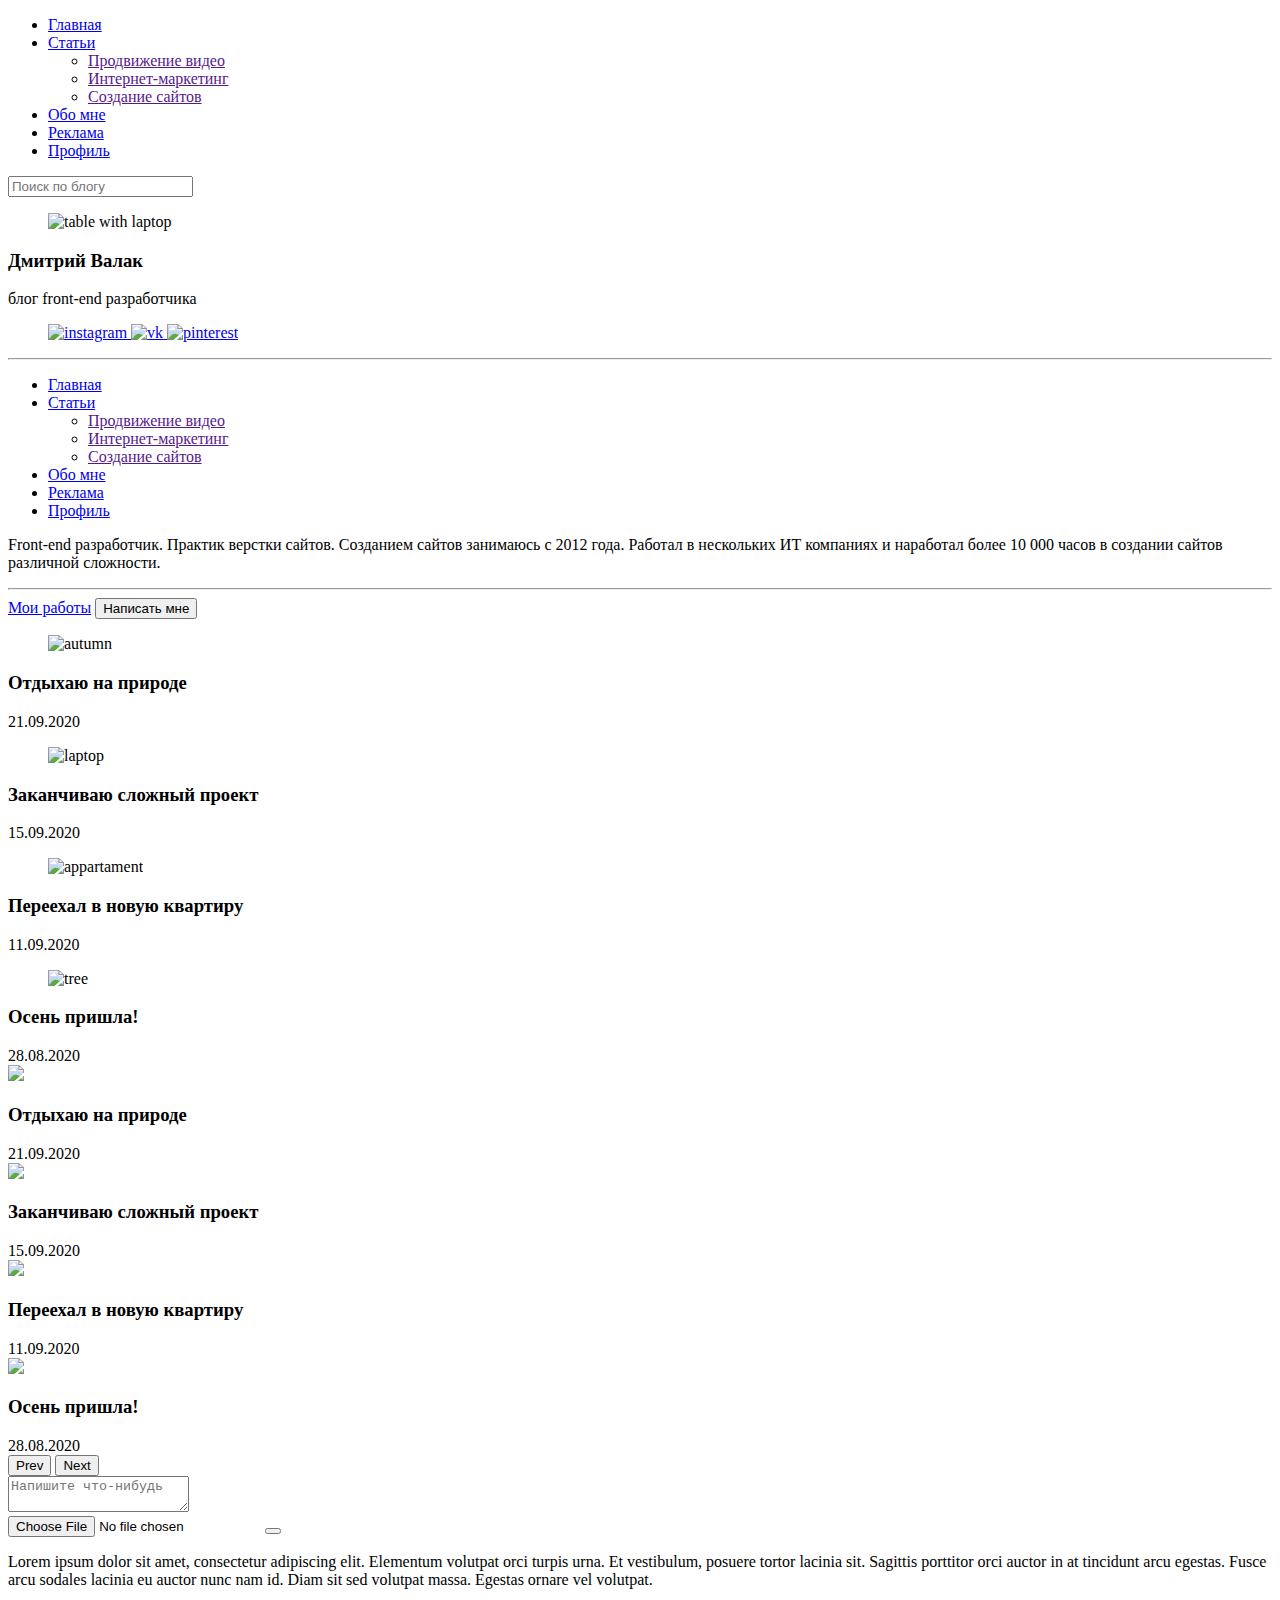
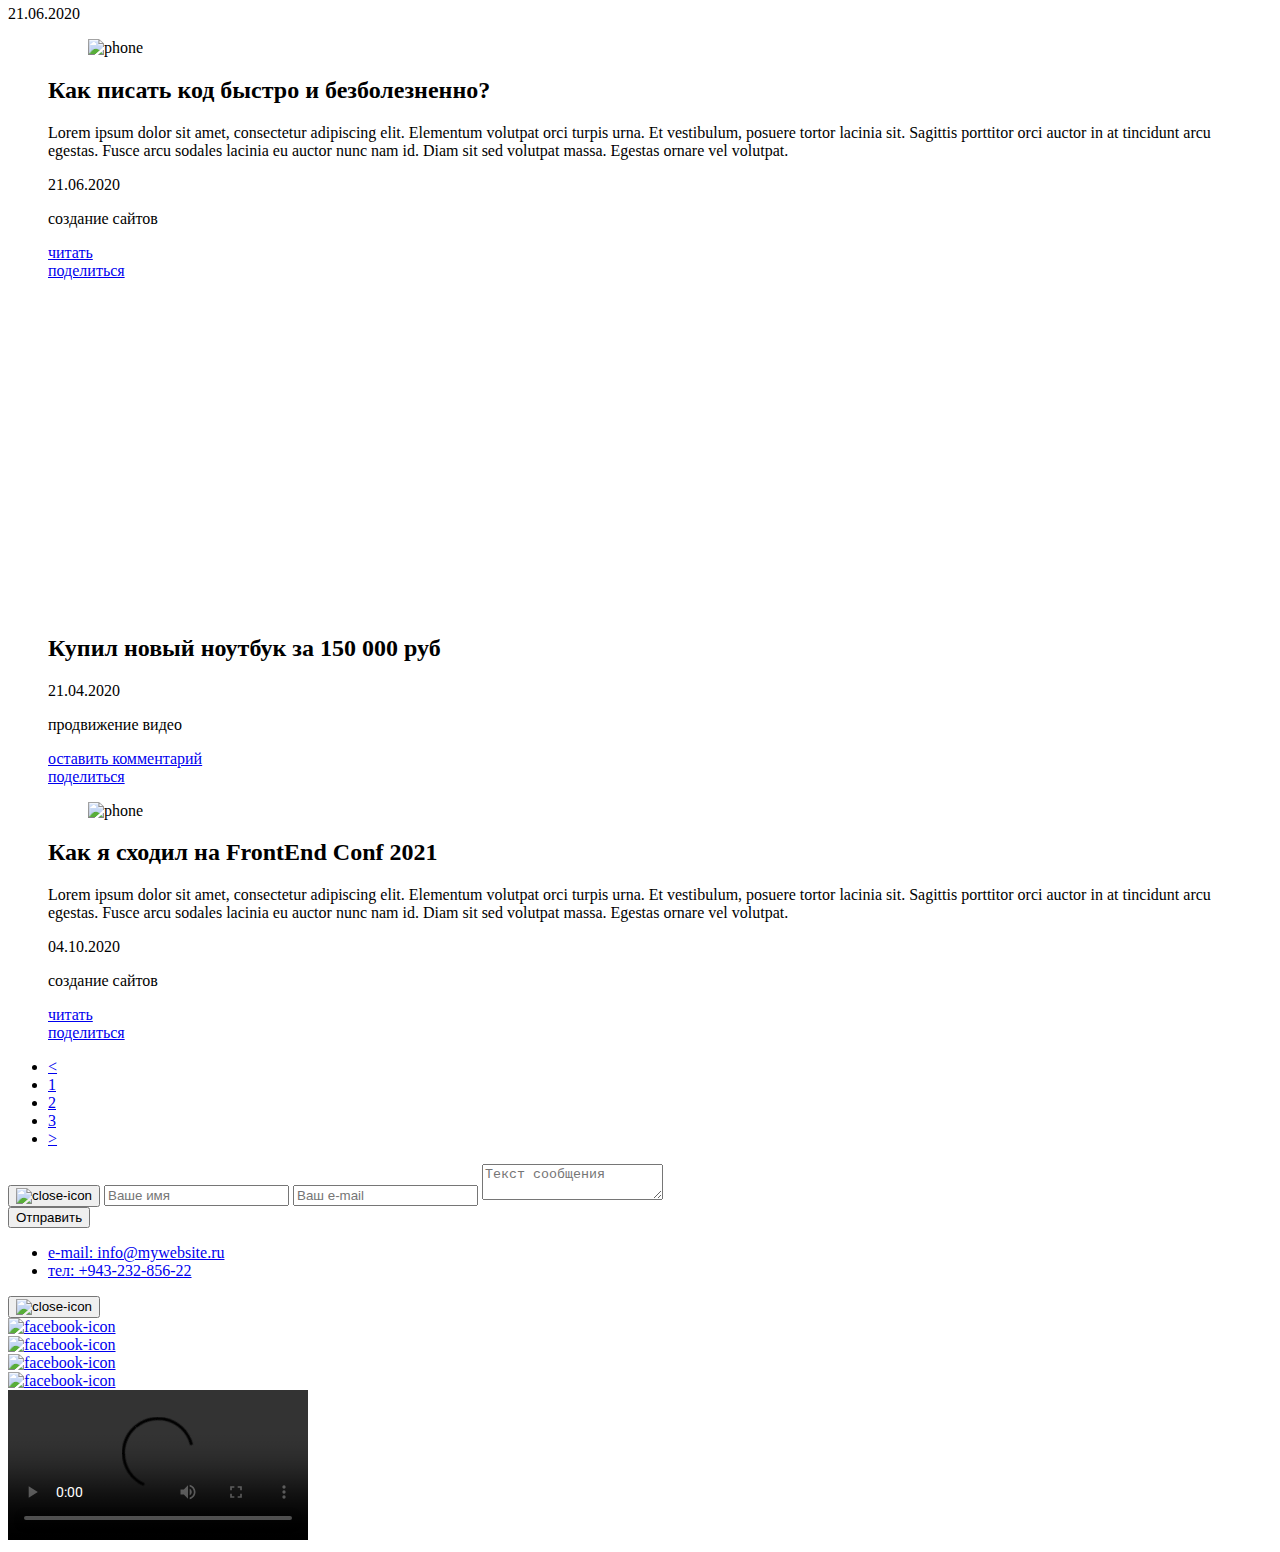
==== index.html @ 5c12fbd5 "Add 12 files html" ====
<!DOCTYPE html>
<html lang="ru">

<head>
   <meta charset="UTF-8">
   <meta http-equiv="X-UA-Compatible" content="IE=edge">
   <meta name="viewport" content="width=device-width, initial-scale=1.0">
   <link href="https://fonts.googleapis.com/css?family=Roboto:300,regular,500" rel="stylesheet" />
   <link href="https://fonts.googleapis.com/css?family=Lato:regular" rel="stylesheet" />
   <link rel="stylesheet" href="css/style.min.css">
   <title>Personal_blog Home</title>
</head>

<body>
   <div class="wrapper">
      <!-- Header -->
      <header class="header">
   <div class="header__row">
      <nav class="header__menu  menu">
         <div class="menu__icon  icon-menu">
            <span></span>
            <span></span>
            <span></span>
         </div>
         <div class="menu__body">
            <ul class="menu__list">
               <li class="menu__item">
                  <!-- подключаем страницы и меняем стили у активной ссылки(страницы) -->
                  <a href="index.html" class="menu__link ">Главная</a>
               </li>
               <!-- подключаем страницы и меняем стили у активной ссылки(страницы) -->
               <li class="menu__item"><a href="post-single.html" class="menu__link has-subnav">Статьи</a>
                  <ul class="sub-menu">
                     <li class="sub-menu__item"><a href="" class="sub-menu__link">Продвижение видео</a></li>
                     <li class="sub-menu__item"><a href="" class="sub-menu__link">Интернет-маркетинг</a></li>
                     <li class="sub-menu__item"><a href="" class="sub-menu__link">Создание сайтов</a></li>
                  </ul>
               </li>
               <li class="menu__item"><a href="about.html" class="menu__link">Обо мне</a></li>
               <li class="menu__item"><a href="ads.html" class="menu__link">Реклама</a></li>
               <li class="menu__item"><a href="profile.html" class="menu__link">Профиль</a></li>

            </ul>
         </div>
      </nav>
      <form action="search.html" class="header__form" method="get">
         <input type="text" class="header__input" tabindex="1" placeholder="Поиск по блогу">
      </form>

   </div>

</header>

      <div class="content">
         <!-- Aside(Sidebar) -->
         <aside class="sidebar">
   <div class="sidebar__header  header-sidebar">
      <figure class="header-sidebar__image">
         <img src="./img/Aside-img.jpg" alt="table with laptop">
      </figure>
   </div>
   <div class="sidebar__content">

      <div class="sidebar__person  person-sidebar">
         <div class="person-sidebar__header">
            <figure class="person-sidebar__image">
               <!-- <img src="./img/sidebar-person.png" alt="man"> -->
            </figure>
            <div class="person-sidebar__info">

               <h3 class="person-sidebar__name">Дмитрий Валак</h3>
               <p class="person-sidebar__prof">блог front-end разработчика</p>
            </div>
         </div>


         <figure class="person-sidebar__social  sidebar-social">
            </a>
            <a href="https://www.instagram.com/" class="sidebar-social__link " target="_blank">
               <img src="./img/icons/sidebar-icon-instagram.svg" alt="instagram">
            </a>
            <a href="https://vk.com/" class="sidebar-social__link " target="_blank">
               <img src="./img/icons/sidebar-icon-vk.svg" alt="vk">
            </a>
            <a href="https://ru.pinterest.com/" class="sidebar-social__link " target="_blank">
               <img src="./img/icons/sidebar-icon-pinterest.svg" alt="pinterest">
            </a>
         </figure>
         <hr class="person-sidebar__line">

         <nav class="aside-menu  ">

            <div class="aside-menu__body">
               <ul class="aside-menu__list">
                  <li class="aside-menu__item">
                     <!-- подключаем страницы и меняем стили у активной ссылки(страницы) -->
                     <a href="index.html" class="aside-menu__link ">Главная</a>
                  </li>
                  <!-- подключаем страницы и меняем стили у активной ссылки(страницы) -->
                  <li class="aside-menu__item"><a href="post-single.html" class="aside-menu__link has-subnav">Статьи</a>
                     <ul class="aside-sub-menu">
                        <li class="aside-sub-menu__item"><a href="" class="aside-sub-menu__link">Продвижение видео</a>
                        </li>
                        <li class="aside-sub-menu__item"><a href="" class="aside-sub-menu__link">Интернет-маркетинг</a>
                        </li>
                        <li class="aside-sub-menu__item"><a href="" class="aside-sub-menu__link">Создание сайтов</a>
                        </li>
                     </ul>
                  </li>
                  <li class="aside-menu__item"><a href="text-page.html" class="aside-menu__link">Обо мне</a></li>
                  <li class="aside-menu__item"><a href="ads.html" class="aside-menu__link">Реклама</a></li>
                  <li class="aside-menu__item"><a href="profile.html" class="aside-menu__link">Профиль</a></li>

               </ul>
            </div>
         </nav>

         <p class="person-sidebar__text">Front-end разработчик. Практик верстки сайтов.
            Созданием сайтов занимаюсь с 2012 года. Работал в нескольких ИТ компаниях и наработал более 10 000 часов
            в создании
            сайтов различной сложности.</p>
         <hr class="person-sidebar__line">
         <div class="person-sidebar__buttons">
            <a href="works.html" class="person-sidebar__btn sidebar__btn--red">Мои работы</a>
            <button class="person-sidebar__btn sidebar__btn--blue  modal-more-btn" data-modal="contact-modal"
               type="button">Написать мне</button>
         </div>
      </div>

   </div>



</aside>

         <!-- Main -->
         <main class="page">
            <!-- Stories -->
            <div class="stories">
               <div class=" container">
                  <div class="stories__body">
                     <div class="stories__cards">
                        <div class="stories__card  card-stories" data-modal="story-modal">
                           <figure class="card-stories__image">
                              <img src="./img/stories-card-1.jpg" alt="autumn">
                           </figure>
                           <figcaption class="card-stories__description">
                              <h3 class="card-stories__title">Отдыхаю на природе</h3>
                              <time class="card-stories__date" datetime="21-09-2020 18:25">21.09.2020</time>
                           </figcaption>
                        </div>
                        <div class="stories__card  card-stories">
                           <figure class="card-stories__image">
                              <img src="./img/stories-card-2.jpg" alt="laptop">
                           </figure>
                           <figcaption class="card-stories__description">
                              <h3 class="card-stories__title">Заканчиваю
                                 сложный проект</h3>
                              <time class="card-stories__date" datetime="15-09-2020 13:45">15.09.2020</time>
                           </figcaption>
                        </div>
                        <div class="stories__card  card-stories">
                           <figure class="card-stories__image">
                              <img src="./img/stories-card-3.jpg" alt="appartament">
                           </figure>
                           <figcaption class="card-stories__description">
                              <h3 class="card-stories__title">Переехал в новую
                                 квартиру</h3>
                              <time class="card-stories__date" datetime="11-09-2020 11:22">11.09.2020</time>
                           </figcaption>
                        </div>
                        <div class="stories__card  card-stories">
                           <figure class="card-stories__image">
                              <img src="./img/stories-card-4.jpg" alt="tree">
                           </figure>
                           <figcaption class="card-stories__description">
                              <h3 class="card-stories__title">Осень пришла!</h3>
                              <time class="card-stories__date" datetime="28-08-2020 14:34">28.08.2020</time>
                           </figcaption>
                        </div>
                     </div>
                  </div>
               </div>
            </div>

            <!-- Stories slider -->
            <div class="stories__slide  slider__body ">
               <!-- видимое окно слайда -->
               <div class="slider">
                  <!-- трэк слайда -->
                  <div class="slider__track">
                     <!-- коробка для слайда -->
                     <div class="sliders__card" data-modal="story-modal">
                        <div class="slider__image">
                           <img src="./img/stories-card-1.jpg">
                        </div>
                        <figcaption class="card-stories__description">
                           <h3 class="card-stories__title">Отдыхаю на природе</h3>
                           <time class="card-stories__date" datetime="21-09-2020 18:25">21.09.2020</time>
                        </figcaption>
                     </div>
                     <div class="sliders__card">

                        <div class="slider__image">
                           <img src="./img/stories-card-2.jpg">
                        </div>
                        <figcaption class="card-stories__description">
                           <h3 class="card-stories__title">Заканчиваю
                              сложный проект</h3>
                           <time class="card-stories__date" datetime="15-09-2020 13:45">15.09.2020</time>
                        </figcaption>
                     </div>
                     <div class="sliders__card">

                        <div class="slider__image">
                           <img src="./img/stories-card-3.jpg">
                        </div>
                        <figcaption class="card-stories__description">
                           <h3 class="card-stories__title">Переехал в новую
                              квартиру</h3>
                           <time class="card-stories__date" datetime="11-09-2020 11:22">11.09.2020</time>
                        </figcaption>
                     </div>
                     <div class="sliders__card">

                        <div class="slider__image">
                           <img src="./img/stories-card-4.jpg">
                        </div>
                        <figcaption class="card-stories__description">
                           <h3 class="card-stories__title">Осень пришла!</h3>
                           <time class="card-stories__date" datetime="28-08-2020 14:34">28.08.2020</time>
                        </figcaption>
                     </div>

                  </div>
               </div>
               <div class="buttons">

                  <button class="button button__slider-prev">Prev</button>
                  <button class="button button__slider-next">Next</button>
               </div>
            </div>

            <!-- Add-post -->
            <div class="add-post">
               <div class="container ">
                  <form action="/" class="add-post__form" method="post">
                     <textarea class="add-post__textarea" placeholder="Напишите что-нибудь" name=""
                        tabindex="2"></textarea>
                     <div class="add-post__form-action">

                        <label for="add-post__file" class="add-post__label">
                           <input type="file" name="" id="add-post__file" tabindex="3">
                        </label>
                        <button class="add-post__btn" type="submit" tabindex="4"></button>
                     </div>
                  </form>
               </div>
            </div>

            <!-- Simple-post -->
            <div class="simple-post">
               <div class="container">
                  <div class="simple-post__body">
                     <p class="simple-post__text  post-text">Lorem ipsum dolor sit amet, consectetur adipiscing elit.
                        Elementum
                        volutpat orci turpis urna. Et vestibulum, posuere
                        tortor lacinia sit. Sagittis porttitor orci auctor in at tincidunt arcu egestas. Fusce arcu
                        sodales lacinia eu auctor
                        nunc nam id. Diam sit sed volutpat massa. Egestas ornare vel volutpat.</p>
                     <time class="simple-post__date  post-date" datetime="21-06-2020 19:48">21.06.2020</time>
                  </div>
               </div>
            </div>
            <!-- Post-one-->
            <div class="post post-one">
               <div class="container">

                  <figure class="post__card    post-card--one">
                     <figure class="post__image">
                        <img src="./img/post-one.jpg" alt="phone">
                     </figure>

                     <figcaption class="post__body">
                        <h2 class="post__title  post-title">Как писать код быстро и безболезненно?</h2>
                        <p class="post__text  post-text">Lorem ipsum dolor sit amet, consectetur adipiscing elit.
                           Elementum volutpat orci turpis urna. Et vestibulum, posuere
                           tortor lacinia sit. Sagittis porttitor orci auctor in at tincidunt arcu egestas. Fusce arcu
                           sodales lacinia eu auctor
                           nunc nam id. Diam sit sed volutpat massa. Egestas ornare vel volutpat.</p>
                        <div class="post__info">
                           <div class="post__desc">
                              <time class="post__date  post-date" datetime="21-06-2020 13:07">21.06.2020</time>
                              <span class="post__point  post-point"></span>
                              <p class="post__about  post-about">создание сайтов</p>
                           </div>
                           <a href="#" class="post__link  post-link">читать</a>
                        </div>
                        <div class="post-single__share">
                           <a href="#" class="post-single__link" data-modal="share-modal">поделиться</a>
                           <!--   <a href="#" class="modal-more-btn">

                              <img src="./img/icons/share.svg" alt="share">
                           </a> -->
                        </div>
                     </figcaption>
                  </figure>
               </div>
            </div>

            <!-- Post-two -->
            <div class="post post-two">
               <div class="container">
                  <figure class="post__card    post__card--two">
                     <figure class="post__video">
                        <div class="embed">
                           <iframe width="560" height="315" src="https://www.youtube.com/embed/tf49aRtd6XY"
                              title="YouTube video player" frameborder="0"
                              allow="accelerometer; autoplay; clipboard-write; encrypted-media; gyroscope; picture-in-picture"
                              allowfullscreen></iframe>
                        </div>
                     </figure>
                     <!--  <img src="./img/icons/video-play.svg" alt=""> -->
                     <figcaption class="post__body">
                        <h2 class="post__title  post-title">Купил новый ноутбук за 150 000 руб</h2>
                        <div class="post__info">
                           <div class="post__desc">
                              <time class="post__date  post-date" datetime="21-04-2020 15:22">21.04.2020</time>
                              <span class="post__point  post-point"></span>
                              <p class="post__about  post-about">продвижение видео</p>
                           </div>
                           <a href="#" class="post__link  post-link">оставить комментарий</a>
                        </div>
                        <div class="post-single__share">
                           <a href="#" class="post-single__link" data-modal="share-modal">поделиться</a>
                           <!--  <a href="#" class="modal-more-btn">
                           
                                 <img src="./img/icons/share.svg" alt="share">
                              </a> -->
                        </div>
                     </figcaption>
                  </figure>
               </div>
            </div>

            <!-- Post-three -->
            <div class="post post-three">
               <div class="container">

                  <figure class="post__card    post__card--three">
                     <figure class="post__image">
                        <img src="./img/post-three.jpg" alt="phone">
                     </figure>
                     <figcaption class="post__body">
                        <h2 class="post__title  post-title">Как я сходил на FrontEnd Conf 2021</h2>
                        <p class="post__text  post-text">Lorem ipsum dolor sit amet, consectetur adipiscing elit.
                           Elementum volutpat orci turpis urna. Et vestibulum, posuere
                           tortor lacinia sit. Sagittis porttitor orci auctor in at tincidunt arcu egestas. Fusce arcu
                           sodales lacinia eu auctor
                           nunc nam id. Diam sit sed volutpat massa. Egestas ornare vel volutpat.</p>
                        <div class="post__info">
                           <div class="post__desc">
                              <time class="post__date  post-date" datetime="04-10-2020 11:10">04.10.2020</time>
                              <span class="post__point  post-point"></span>
                              <p class="post__about  post-about">создание сайтов</p>
                           </div>
                           <a href="#" class="post__link  post-link">читать</a>
                        </div>
                        <div class="post-single__share">
                           <a href="#" class="post-single__link" data-modal="share-modal">поделиться</a>
                           <!--    <a href="#" class="modal-more-btn">
                           
                                 <img src="./img/icons/share.svg" alt="share">
                              </a> -->
                        </div>
                     </figcaption>
                  </figure>
               </div>
            </div>

            <!-- Pagination -->
            <ul class="pagination">
               <li class="pagination__item"><a href="#" class="pagination__link">&lt</a></li>
               <li class="pagination__item"><a href="page-1.html" class="pagination__link page-num">1</a></li>
               <li class="pagination__item"><a href="index.html" class="pagination__link page-num active">2</a></li>
               <li class="pagination__item"><a href="page-3.html" class="pagination__link page-num">3</a></li>
               <li class="pagination__item"><a href="#" class="pagination__link">&gt</a></li>
            </ul>
         </main>

         <!-- Contact-modal -->
         <div class="modal" data-modal-more id="contact-modal">
   <div class="modal__window">
      <form action="/" method="post" class="modal-more__form  form-auth">

         <button class="modal-more-btn  modal__btn-close" data-modal-more-close-btn type="button">
            <img src="./img/icons/close-contact-modal.svg" alt="close-icon">
         </button>
         <input type="text" class="form-auth__field form-field" placeholder="Ваше имя" tabindex="1">
         <input type="email" class="form-auth__field form-field" placeholder="Ваш e-mail" tabindex="2">
         <textarea type="text" class="form-auth__field form-field" placeholder="Текст сообщения"
            tabindex="3"></textarea>
         <div class="form-auth__footer form__footer">

            <button type="submit" class="form-auth__btn form-btn" tabindex="4">Отправить</button>
         </div>
         <ul class="form__footer-list">
            <li>
               <a href="maito:info@mywebsite.ru" class="form__footer-link">e-mail: info@mywebsite.ru</a>
            </li>
            <li>
               <a href="tel:+94323285622" class="form__footer-link">тел: +943-232-856-22</a>
            </li>
         </ul>
      </form>
   </div>
</div>

         <!-- Share-modal -->
         <div class="modal" data-modal id="share-modal">
   <div class="modal__window  share-modal__window">
      <button class="modal-more-btn  modal__btn-close" data-modal-more-close-btn type="button">
         <img src="./img/icons/close-contact-modal.svg" alt="close-icon">
      </button>
      <div class="share-modal__links">
         <a href="https://ru-ru.facebook.com/" target="_blank" class="social__link  link-social">
            <div class="link-social__icon">
               <img src="./img/icons/facebook-modal.svg" alt="facebook-icon">
            </div>

         </a>
         <a href="https://ru-ru.facebook.com/" target="_blank" class="social__link  link-social">
            <div class="link-social__icon">
               <img src="./img/icons/twitter-modal.svg" alt="facebook-icon">
            </div>

         </a>
         <a href="https://ru-ru.facebook.com/" target="_blank" class="social__link  link-social">
            <div class="link-social__icon">
               <img src="./img/icons/vk-modal.svg" alt="facebook-icon">
            </div>

         </a>
         <a href="https://ru-ru.facebook.com/" target="_blank" class="social__link  link-social">
            <div class="link-social__icon">
               <img src="./img/icons/email-modal.svg" alt="facebook-icon">
            </div>

         </a>
      </div>

   </div>
</div>

         <!-- Story-modal -->
         <div class="modal" data-modal id="story-modal">
   <div class="modal__window  story-modal__window">

      <video class="story-modal__video" src="./video/Ocean-20451.mp4" controls></video>
   </div>
</div>
      </div>



   </div>
   <script src="https://ajax.googleapis.com/ajax/libs/jquery/3.6.0/jquery.min.js"></script>
   <script src="js/script.min.js"></script>
</body>

</html>
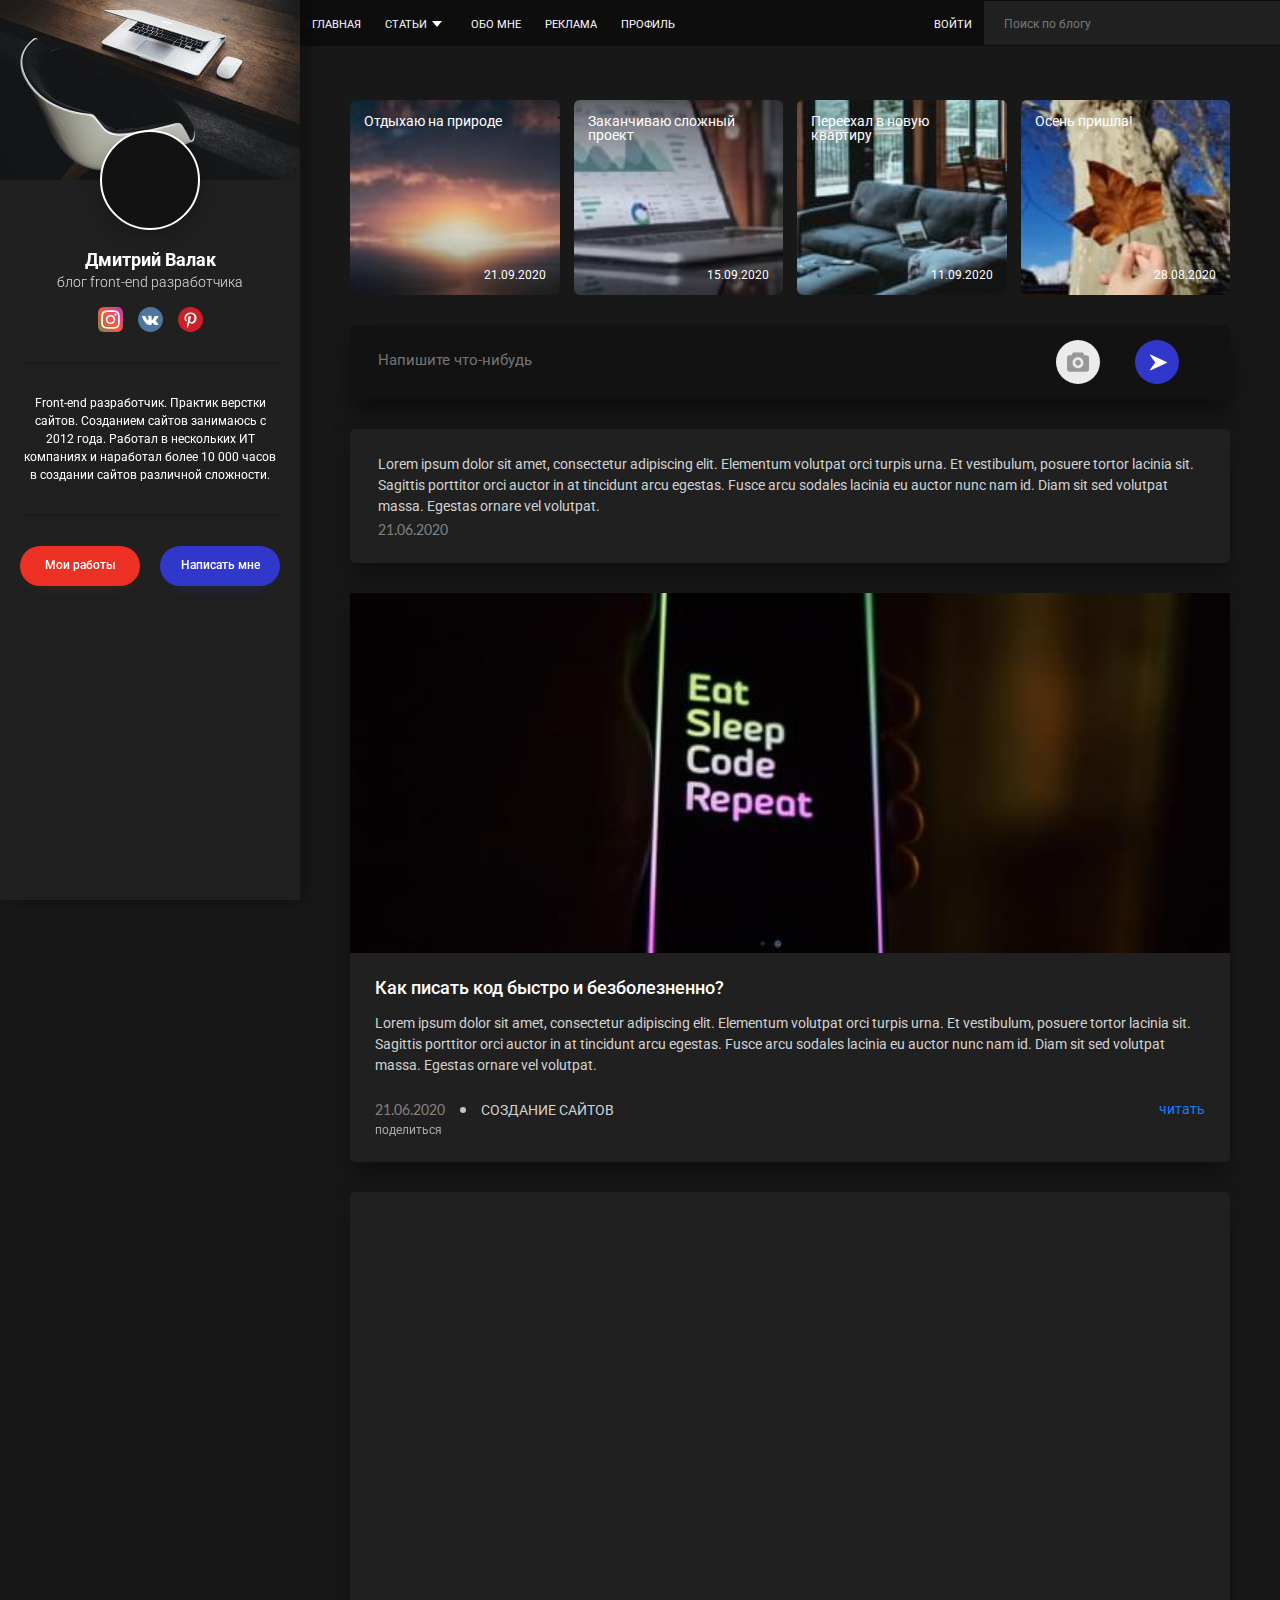
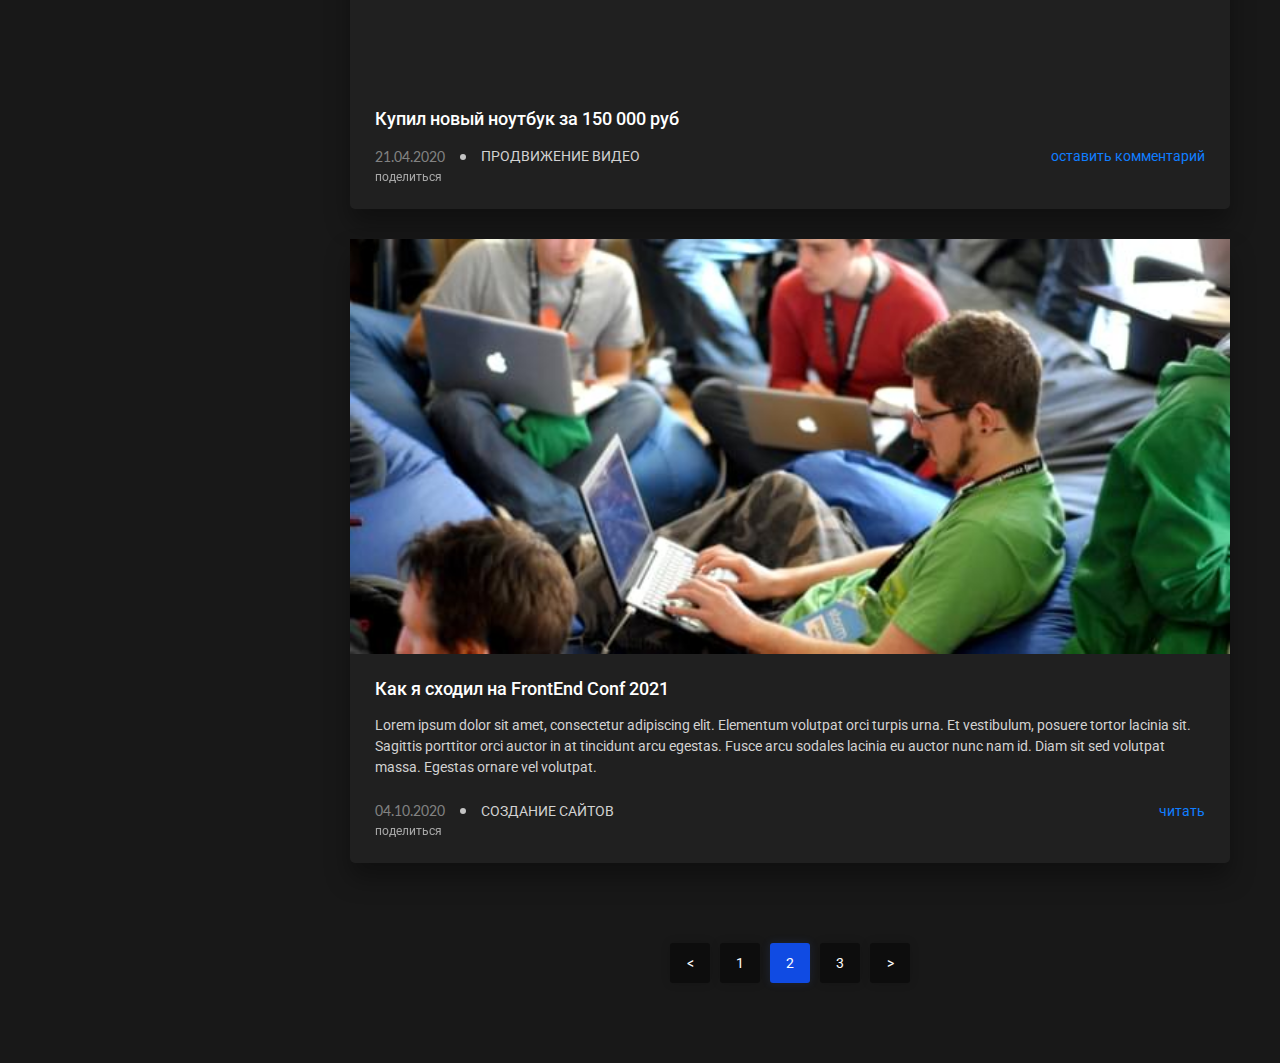
==== commit f548419c: "added link" ====
--- a/index.html
+++ b/index.html
@@ -39,7 +39,7 @@
                <li class="menu__item"><a href="about.html" class="menu__link">Обо мне</a></li>
                <li class="menu__item"><a href="ads.html" class="menu__link">Реклама</a></li>
                <li class="menu__item"><a href="profile.html" class="menu__link">Профиль</a></li>
-
+<li class="menu__item"><a href="sign-in.html" class="menu__link">Войти</a></li>
             </ul>
          </div>
       </nav>
@@ -468,4 +468,4 @@
    <script src="js/script.min.js"></script>
 </body>
 
-</html>+</html>
--- a/css/style.min.css
+++ b/css/style.min.css
@@ -0,0 +1 @@
+@charset "UTF-8";*{padding:0;margin:0;border:0}*,:after,:before{box-sizing:border-box}:active,:focus{outline:0}a:active,a:focus{outline:0}aside,footer,header,nav{display:block}body,html{height:100%;width:100%;font-size:100%;line-height:1;font-size:16px;-ms-text-size-adjust:100%;-moz-text-size-adjust:100%;-webkit-text-size-adjust:100%}button,input,textarea{font-family:inherit;outline:0;width:inherit}input::-ms-clear{display:none}button{cursor:pointer}button::-moz-focus-inner{padding:0;border:0}a,a:visited{text-decoration:none}a:hover{text-decoration:none}ul li{list-style:none}img{vertical-align:top}html{font-size:62.5%}body{font-family:Roboto,serif;font-weight:400;font-style:normal;color:#d2d2d2;background-color:#181818}img{width:100%;height:auto;-o-object-fit:cover;object-fit:cover}.wrapper{margin:0 auto;width:100%;min-height:100%;overflow:hidden;display:flex;flex-direction:column}.content{display:flex;flex-direction:row;width:100%}.container{padding:0 5rem;margin:0 auto}.post-title{margin:0 0 15px 0;font-family:Roboto;font-style:normal;font-weight:500;font-size:1.8rem;line-height:1.16;color:#fff}.post-text{font-family:Roboto;font-style:normal;font-weight:400;font-size:1.4rem;line-height:1.5;color:#d2d2d2}.post-text:not(:last-child){margin-bottom:21px}.post-date{font-family:Lato;font-style:normal;font-weight:400;font-size:1.4rem;line-height:1.16;color:#828282}.post-about{font-family:Lato;font-style:normal;font-weight:400;font-size:1.2rem;line-height:1.8;text-transform:uppercase;color:#828282}.post-link{margin-left:auto;align-self:end;font-family:Roboto;font-style:normal;font-weight:400;font-size:1.4rem;line-height:1.8;text-align:right;color:#107eff}.post-link:focus,.post-link:hover{color:#ed3024}.post-point{margin:0 15px 0 15px;width:6px;height:6px;border-radius:50%;background-color:#c4c4c4}.embed,.fr-video{position:relative;overflow:hidden}.embed::before,.fr-video::before{content:"";display:block;padding-top:56.25%}.embed embed,.embed iframe,.embed object,.embed video,.fr-video embed,.fr-video iframe,.fr-video object,.fr-video video{width:100%;height:100%;position:absolute;left:0;top:0}.page__title{margin:0 0 30px 0;font-weight:400;font-size:21px;line-height:1;color:#fff}.header{position:fixed;top:0;right:0;width:100%;padding:0 0 0 300px;z-index:30;background-color:#0d0d0d}.header__row{display:flex;flex-direction:row;justify-content:space-around;align-items:center}.header__menu{flex:1 1 69.8%;height:100%}.header__menu .menu__list{display:flex;flex-direction:row}.header__menu .menu__list .menu__item{position:relative;padding:15px 12px 15px 12px;cursor:pointer;transition:all .3s ease 0s}.header__menu .menu__list .menu__item:last-child{margin-left:auto}.header__menu .menu__list .menu__item:hover{background:#3137c9;transition:all .3s ease 0s}.header__menu .menu__list .menu__item:hover>.sub-menu{display:block;transition:all .3s ease 0s}.header__menu .menu__link{font-size:1.1rem;font-weight:400;line-height:1.1;text-transform:uppercase;color:#fff}.header__menu .menu__link._active{color:#ed3024}.header__menu .menu__link.has-subnav{position:relative;padding:0 20px 0 0}.header__menu .menu__link.has-subnav::after{position:absolute;top:47%;right:5px;display:block;content:"";border-style:solid;border-width:6px 5px 0 5px;border-color:#fff transparent transparent transparent;transform:translate(0,-50%)}.sub-menu{position:absolute;top:100%;left:0;display:none;width:165px;box-shadow:0 6px 8px rgba(0,0,0,.2);border-radius:0 0 5px 5px}.sub-menu .sub-menu__item{transition:all .3s ease 0s;padding:10px 0 10px 12px;background-color:#3137c9}.sub-menu .sub-menu__item:hover{background-color:#ed3024}.sub-menu__link{font-size:1.2rem;line-height:1.16;color:#fff}.header__form{flex:1 1 30.2%}.header__input{width:100%;padding:13px 5px 13px 20px;font-size:1.6rem;line-height:1.16;color:#fff;background:#202020}.header__input::-moz-placeholder{color:rgba(255,255,255,.4);font-size:1.2rem}.header__input:-ms-input-placeholder{color:rgba(255,255,255,.4);font-size:1.2rem}.header__input::placeholder{color:rgba(255,255,255,.4);font-size:1.2rem}.sidebar{position:fixed;left:0;top:0;z-index:31;display:flex;flex-direction:column;width:300px;height:100vh;padding:0 0 20px 0;background-color:#202020;box-shadow:5px 0 15px 0 rgba(5,5,5,.4)}.sidebar__header{background-color:#121212}.header-sidebar__image{width:100%}.sidebar__content{margin:-50px 0 0 0;padding:0 2rem 0 2rem}.person-sidebar{display:flex;flex-direction:column;align-items:center}.person-sidebar__image{width:100px;height:100px;border-radius:50%;background-color:#121212;border:2px solid #fff;box-shadow:0 7px 20px rgba(0,0,0,.25)}.person-sidebar__image:not(:last-child){margin-bottom:20px}.person-sidebar__image img{height:100%;width:100%}.person-sidebar__header{display:flex;flex-direction:column;justify-content:center;align-items:center;margin:0 0 17px 0}.person-sidebar__info{display:flex;flex-direction:column;justify-content:center;align-items:center}.person-sidebar__name{font-size:1.8rem;line-height:1.16;color:#fff}.person-sidebar__name:not(:last-child){margin-bottom:3px}.person-sidebar__prof{font-weight:300;font-size:1.4rem;line-height:1.16;text-align:center;color:#dedede}.person-sidebar__prof:not(:last-child){margin-bottom:17px}.sidebar-social{width:105px;display:flex;flex-direction:row;justify-content:space-between;align-items:center}.sidebar-social:not(:last-child){margin-bottom:30px}.sidebar-social img{transition:all .3s ease 0s}.sidebar-social img:focus,.sidebar-social img:hover{filter:sepia(80%)}.aside-menu{display:none}.person-sidebar__text{font-size:1.2rem;line-height:1.5;text-align:center;color:#fff}.person-sidebar__text:not(:last-child){margin-bottom:30px}.person-sidebar__line{width:100%;border:1px solid #1c1c1c}.person-sidebar__line:not(:last-child){margin-bottom:30px}.person-sidebar__buttons{width:100%;display:flex;flex-direction:row;justify-content:space-between;align-items:center}.person-sidebar__btn{width:120px;padding:13px 0 13px 0;font-weight:500;font-size:1.2rem;line-height:1.16;text-align:center;color:#fff;border-radius:25px;transition:all .3s ease 0s}.person-sidebar__btn:focus,.person-sidebar__btn:hover{opacity:.8}.sidebar__btn--red{background:#ed3024;box-shadow:0 7px 17px -10px rgba(242,63,63,.2);border-radius:25px}.sidebar__btn--blue{background:#3137c9;box-shadow:0 7px 17px -10px rgba(32,84,219,.35)}.page{flex:1 1 auto;width:100%;height:100%;padding:0 0 0 300px;display:flex;flex-direction:column}.stories{margin:100px 0 0 0;width:100%;height:auto}.stories__body{width:100%;height:100%}.stories__cards{height:100%;display:grid;grid-template-columns:repeat(4,1fr);grid-template-rows:195px;-moz-column-gap:14px;column-gap:14px}.card-stories{position:relative;transition:all .3s ease 0s;overflow:hidden}.card-stories:focus,.card-stories:hover{opacity:.7}.card-stories__image{width:100%;height:100%}.card-stories__image img{height:100%;-o-object-fit:cover;object-fit:cover;-o-object-position:center;object-position:center;background:linear-gradient(180deg,rgba(0,0,0,.8) 0,rgba(0,0,0,0) 52.08%,rgba(0,0,0,.8) 100%),url(.jpg);filter:drop-shadow(0 5px 15px rgba(0, 0, 0, .2));border-radius:6px}.card-stories__description{position:absolute;left:0;top:0;display:flex;flex-direction:column;justify-content:space-between;width:100%;height:100%;padding:14px;font-size:1.2rem;font-weight:400;color:#fff}.card-stories__title{font-weight:400}.card-stories__date{text-transform:uppercase;text-align:right}.stories__slide{display:none}.slider__body{display:none}.add-post{margin:30px 0 0 0}.add-post__form{display:flex;flex-direction:row;min-height:74px;background:#121212;box-shadow:0 15px 25px rgba(0,0,0,.45);border-radius:5px}.add-post__textarea{width:75%;padding:28px 10px 12px 28px;resize:none;font-size:1.5rem;line-height:inherit;vertical-align:middle;color:#d2d2d2;background:0 0}.add-post__textarea ::-moz-placeholder{color:#d2d2d2}.add-post__textarea :-ms-input-placeholder{color:#d2d2d2}.add-post__textarea ::placeholder{color:#d2d2d2}.add-post__form-action{display:flex;flex-direction:row;justify-content:space-evenly;align-items:center;width:25%;padding:0 15px 0 10px}.add-post__label{width:44px;height:44px;background:#ebebeb url(../img/icons/add-file.svg) no-repeat;background-position:52% center;border-radius:50%;cursor:pointer;transition:all .3s ease 0s}.add-post__label:focus,.add-post__label:hover{background-color:#ed3024}.add-post__label input{display:none}.add-post__btn{width:44px;height:44px;background:#3137c9 url(../img/icons/send-form.svg) no-repeat;background-position:53% center;border-radius:50%;cursor:pointer;transition:all .3s ease 0s}.add-post__btn:focus,.add-post__btn:hover{background-color:#ed3024}.simple-post{margin:30px 0 0 0}.simple-post__body{padding:25px 28px;background:#202020;box-shadow:0 15px 25px rgba(0,0,0,.35);border-radius:5px}.simple-post__text:not(:last-child){margin-bottom:5px}.post{margin:30px 0 0 0}.post__card{padding:0;background:#202020;box-shadow:0 15px 25px rgba(0,0,0,.35);border-radius:5px}.post__image{max-width:100%;height:auto}.post__body{padding:25px;display:flex;flex-direction:column}.post__body h2,.post__body h3,.post__body h4{margin:0 0 15px 0;font-family:Roboto;font-style:normal;font-weight:500;font-size:1.8rem;line-height:1.16;color:#fff}.post__body p{margin:0;font-family:Roboto;font-style:normal;font-weight:400;font-size:1.4rem;line-height:1.5;color:#d2d2d2}.post__body ol,.post__body ul{margin:20px 0 20px 0}.post__body ol{margin:20px 0 20px 20px}.post__body th{font-family:Roboto;font-style:normal;font-weight:500;font-size:1.6rem;line-height:1.16;color:#fff}.post__body li,.post__body td{font-family:Roboto;font-style:normal;font-weight:400;font-size:1.4rem;line-height:1.5;color:#d2d2d2}.post__body a.post-link:focus,.post__body a.post-link:hover{color:#ed3024}.post__body button{padding:8px 15px 8px 15px;font-weight:400;font-size:1.2rem;line-height:1.13;color:#fff;background:#3137c9;box-shadow:0 4px 15px -7px rgba(48,55,201,.3);border-radius:5px;transition:all .3s ease 0s}.post__body button:not(:last-child){margin-bottom:10px}.post__body button:focus,.post__body button:hover{opacity:.8}.post__body img{width:100%;height:auto;-o-object-fit:cover;object-fit:cover}.post__body img:not(:last-child){margin-bottom:20px}.post__body embed:not(:last-child),.post__body iframe:not(:last-child),.post__body object:not(:last-child),.post__body video:not(:last-child){margin-bottom:10px}.post__info{display:flex;flex-direction:row}.post__desc{display:flex;flex-direction:row;align-items:center}.post__video{padding:25px 25px 0 25px}.pagination{margin:80px 0 80px 0;display:flex;flex-direction:row;justify-content:center}.pagination__item{display:flex;flex-direction:row;justify-content:space-between;align-items:center}.pagination__item:not(:last-child){margin-right:10px}.pagination__link{display:flex;flex-direction:column;justify-content:center;align-items:center;width:40px;height:40px;font-size:1.4rem;font-weight:400;line-height:1.16;text-align:center;color:#fff;background:#0d0d0d;box-shadow:0 0 10px rgba(0,0,0,.15);border-radius:3px}.pagination__link:focus,.pagination__link:hover{background-color:#ed3024}.pagination__link.active{background-color:#104be3;box-shadow:0 0 10px rgba(58,108,234,.15);border-radius:3px}.post-single{margin:100px 0 80px 0}.post-single__header{width:100%;padding:16px 25px 0 25px;display:flex;flex-direction:row;justify-content:space-between;align-items:center}.post-single__back{font-weight:400;font-size:1.2rem;line-height:14px;color:#fff;opacity:.6;transition:all .3s ease 0s}.post-single__back:focus,.post-single__back:hover{opacity:1}.post-single__share{display:flex;flex-direction:row;justify-content:space-between;align-items:center}.post-single__share .post-single__link{margin:0 8px 0 0;font-weight:400;font-size:1.2rem;line-height:14px;color:#fff;opacity:.6;transition:all .3s ease 0s}.post-single__share .post-single__link:focus,.post-single__share .post-single__link:hover{opacity:1}.post-single__share img{opacity:.6;transition:all .3s ease 0s}.post-single__share img:focus,.post-single__share img:hover{opacity:1}.post__content{padding:25px;display:flex;flex-direction:column}.post__content h2,.post__content h3,.post__content h4{margin:0 0 15px 0;font-family:Roboto;font-style:normal;font-weight:500;font-size:1.8rem;line-height:1.16;color:#fff}.post__content p{margin:0;font-family:Roboto;font-style:normal;font-weight:400;font-size:1.4rem;line-height:1.5;color:#d2d2d2}.post__content ol,.post__content ul{margin:20px 0 20px 0}.post__content ol{margin:20px 0 20px 20px}.post__content th{font-family:Roboto;font-style:normal;font-weight:500;font-size:1.6rem;line-height:1.16;color:#fff}.post__content li,.post__content td{font-family:Roboto;font-style:normal;font-weight:400;font-size:1.4rem;line-height:1.5;color:#d2d2d2}.post__content a{display:contents;margin:5px 0 5px 0;font-family:Roboto;font-style:normal;font-weight:400;font-size:1.4rem;line-height:1.8;color:#107eff;transition:all .3s ease 0s}.post__content a:focus,.post__content a:hover{color:#ed3024}.post__content button{padding:8px 15px 8px 15px;font-weight:400;font-size:1.2rem;line-height:1.13;color:#fff;background:#3137c9;box-shadow:0 4px 15px -7px rgba(48,55,201,.3);border-radius:5px;transition:all .3s ease 0s}.post__content button:not(:last-child){margin-bottom:10px}.post__content button:focus,.post__content button:hover{opacity:.8}.post__content img{width:100%;height:auto;-o-object-fit:cover;object-fit:cover}.post__content img:not(:last-child){margin-bottom:20px}.post__content embed:not(:last-child),.post__content iframe:not(:last-child),.post__content object:not(:last-child),.post__content video:not(:last-child){margin-bottom:10px}.post-single__info:not(:last-child){margin-bottom:30px}.post-single__image:not(:last-child){margin-bottom:25px}.post__footer{padding:0 25px 0 25px}.post__related h2,.post__related h3,.post__related h4{margin:0 0 20px 0;font-weight:500;font-size:1.6rem;line-height:1.8;color:#fff}.post__related a{margin:10px 0 0 0;width:100%;font-weight:500;font-size:1.4rem;line-height:1.13;color:#f3eba2;transition:all .3s ease 0s}.post__related a:not(:last-child){margin-bottom:5px}.post__related a:focus,.post__related a:hover{color:#ed3024}.post__related time{font-family:Lato;font-style:normal;font-weight:400;font-size:1.4rem;line-height:1.16;color:#828282}.related-post{padding:30px 0 30px 0;border-top:1px solid #1c1c1c;border-bottom:1px solid #1c1c1c}.related-post__title{margin:0 0 20px 0;font-weight:500;font-size:1.6rem;line-height:1.8;color:#fff}.related-post__items{width:100%;display:flex;flex-direction:row;justify-content:space-between;flex-wrap:wrap;row-gap:25px}.related-post__item{flex:0 1 48%;display:flex;flex-direction:column}.related-post__link{font-weight:500;font-size:1.4rem;line-height:1.13;color:#f3eba2;transition:all .3s ease 0s}.related-post__link:not(:last-child){margin-bottom:5px}.related-post__link:focus,.related-post__link:hover{color:#ed3024}.post__comments h2,.post__comments h3,.post__comments h4{margin:0 0 20px 0;font-weight:500;font-size:1.6rem;line-height:1.8;color:#fff}.post__comments span{font-weight:500;font-size:1.2rem;line-height:1.13;color:#fff}.post__comments span:not(:last-child){margin-bottom:3px}.post__comments p{font-weight:400;font-size:1.2rem;line-height:1.13;color:#fff}.post__comments p:not(:last-child){margin-bottom:3px}.post__comments time{font-family:Lato;font-style:normal;font-weight:400;font-size:1.4rem;line-height:1.16;color:#828282}.post__comments button{width:90px;padding:8px 15px 8px 15px;font-weight:400;font-size:1.2rem;line-height:1.13;color:#fff;background:#3137c9;box-shadow:0 4px 15px -7px rgba(48,55,201,.3);border-radius:5px;transition:all .3s ease 0s}.post__comments button:focus,.post__comments button:hover{opacity:.8}.post__comments a{font-family:Roboto;font-style:normal;font-weight:400;font-size:1.4rem;line-height:1.8;color:#107eff}.post__comments a:focus,.post__comments a:hover{color:#ed3024}.post__comments img{width:30px;height:30px;margin:0 15px 0 0}.comments{padding:30px 0 30px 0}.comments__title{margin:0 0 20px 0;font-weight:500;font-size:1.6rem;line-height:1.8;color:#fff}.comments__form{margin:0 0 50px 0;display:flex;flex-direction:column;background-color:#202020}.comments__textarea{width:100%;font-weight:400;font-size:1.4rem;line-height:1.13;resize:none;background-color:transparent;border-bottom:1px solid #3f3f3f;color:#fff}.comments__textarea::-moz-placeholder{color:rgba(255,255,255,.2)}.comments__textarea:-ms-input-placeholder{color:rgba(255,255,255,.2)}.comments__textarea::placeholder{color:rgba(255,255,255,.2)}.comments__textarea:not(:last-child){margin-bottom:12px}.comments__btn{width:90px;padding:8px 15px 8px 15px;font-weight:400;font-size:1.2rem;line-height:1.13;color:#fff;background:#3137c9;box-shadow:0 4px 15px -7px rgba(48,55,201,.3);border-radius:5px;transition:all .3s ease 0s}.comments__btn:focus,.comments__btn:hover{opacity:.8}.comment__body{display:flex;flex-direction:column}.comment__item{display:flex;flex-direction:column}.comment__item .comment__item{padding:20px 0 0 30px}.person-comment{display:flex;flex-direction:column}.person-comment:not(:last-child){margin-bottom:15px}.person-comment__info{margin:0 0 15px 0;display:flex;flex-direction:row}.person-comment__image{width:30px;height:30px;margin:0 15px 0 0}.person-comment__desc{display:flex;flex-direction:column}.person-comment__name{font-weight:500;font-size:1.2rem;line-height:1.13;color:#fff}.person-comment__name:not(:last-child){margin-bottom:3px}.person-comment__date{font-weight:400;font-size:1.2rem;line-height:1.13;color:#757575}.comment__text{font-weight:400;font-size:1.2rem;line-height:1.13;color:#fff}.comment__text:not(:last-child){margin-bottom:3px}.fade-block-more{display:none}.fade-more{position:fixed;top:0;left:0;right:0;bottom:0;padding:0 10px 0 10px;background-color:rgba(32,32,32,.6823529412)}.modal-more__window{position:absolute;left:50%;top:50%;max-width:500px;padding:80px 80px 25px 80px;background:#202020;box-shadow:0 10px 35px rgba(0,0,0,.25);border-radius:5px;transform:translate(-50%,-50%)}.modal-more__window .modal-more__share{width:100%}.modal-more__btn-close{position:absolute;top:20px;right:20px;width:20px;height:20px;background-color:transparent;opacity:.6;transition:all .3s ease 0s}.modal-more__btn-close:focus,.modal-more__btn-close:hover{transform:scale(.8);opacity:1}.works{margin:100px 0 80px 0}.works__title{margin:0 0 30px 0;font-weight:400;font-size:2.1rem;line-height:1;color:#fff}.works__cards{display:flex;flex-direction:column;row-gap:30px}.card-work{display:flex;flex-direction:row;background:#202020;box-shadow:0 15px 25px rgba(0,0,0,.35);border-radius:5px}.card-work__image{flex:0 1 51.6%}.card-work__image img{height:100%}.card-work__description{flex:0 1 48.4%;display:flex;flex-direction:column;padding:25px}.card-work__title{margin:0 0 30px 0;font-weight:500;font-size:2.4rem;line-height:1.16;color:#fff;transition:all .3s ease 0s}.card-work__title:focus,.card-work__title:hover{color:#ed3024}.card-work__text{font-weight:300;font-size:16px;line-height:1.69;color:#d2d2d2}.card-work__text:not(:last-child){margin-bottom:30px}.card-work__tags{margin:0 0 10px 0;display:flex;flex-direction:row;flex-wrap:wrap;row-gap:10px}.card-work__tag{padding:4px 9px 3px 9px;font-weight:400;font-size:1.1rem;line-height:1;text-transform:uppercase;color:#fff;background:#ea8c1e;border-radius:3px;transition:all .3s ease 0s}.card-work__tag:not(:last-child){margin-right:10px}.card-work__tag:focus,.card-work__tag:hover{background-color:#ed3024}.card-work__link{margin-top:auto;padding:9px 13px;align-self:end;font-weight:400;font-size:1.2rem;line-height:1.1;color:#fff;background:#3137c9;box-shadow:0 4px 15px -7px rgba(48,55,201,.3);border-radius:5px;transition:all .3s ease 0s}.card-work__link:focus,.card-work__link:hover{opacity:.8}.post-search{margin:100px 0 80px 0}.post-card--search:not(:last-child){margin-bottom:30px}.profile{margin:100px 0 80px 0}.profile__title{margin:0 0 60px 0}.form-profile{display:flex;flex-direction:column}.cabinet{display:flex;flex-direction:row;justify-content:space-between;align-items:start}.form-cabinet{flex:0 1 56.6%;display:flex;flex-direction:column;background-color:#181818}.form-field{width:100%;margin:0 0 25px 0;padding:0 0 10px 0;color:#fff;background-color:transparent;border-bottom:1px solid #3f3f3f}.avatar-cabinet{flex:0 1 25%}.avatar-cabinet img{display:block;margin:0 0 15px 0;box-shadow:0 5px 15px rgba(0,0,0,.25)}.add-cabinet__file{font-size:1.4rem;line-height:16px;-webkit-text-decoration-line:underline;text-decoration-line:underline;color:#107eff;width:100%;cursor:pointer}.add-cabinet__file:focus,.add-cabinet__file:hover{color:#ed3024}.add-cabinet__file input[type=file]{display:none}.form-btn{width:90px;padding:8px 15px 8px 15px;font-weight:400;font-size:1.2rem;line-height:14px;color:#fff;background:#3137c9;box-shadow:0 4px 15px -7px rgba(48,55,201,.3);border-radius:5px;transition:all .3s ease 0s}.form-btn:focus,.form-btn:hover{opacity:.8}.sign-up{margin:100px 0 80px 0}.sign-up__title{text-align:center}.form-auth{width:46.6%;margin:0 auto}.form__footer{display:flex;flex-direction:column}.form-auth__footer{align-items:center}.form-auth__footer:not(:last-child){margin-bottom:25px}.form-auth__btn{width:110px}.form__footer-list{display:flex;flex-direction:row;justify-content:space-evenly}.form__footer-link{font-weight:400;font-size:1.2rem;line-height:1.48;color:#fff;transition:all .3s ease 0s}.form__footer-link:focus,.form__footer-link:hover{color:#ed3024}.sign-in{margin:100px 0 80px 0}.sign-in__title{text-align:center}.reset{margin:100px 0 80px 0}.reset__title{text-align:center}.about-page{margin:100px 0 80px 0}.ads{margin:100px 0 80px 0}.modal{position:fixed;top:0;left:0;right:0;bottom:0;z-index:33;padding:0 10px 0 10px;background-color:rgba(32,32,32,.6823529412);display:none}.modal.show{display:flex}.modal__window{position:absolute;left:50%;top:50%;max-width:500px;padding:80px 80px 25px 80px;background:#202020;box-shadow:0 10px 35px rgba(0,0,0,.25);border-radius:5px;transform:translate(-50%,-50%)}.modal__window .modal-more__form{width:100%}.modal__btn-close{position:absolute;top:20px;right:20px;width:20px;height:20px;background-color:transparent;opacity:.6;transition:all .3s ease 0s}.modal__btn-close:focus,.modal__btn-close:hover{transform:scale(.8);opacity:1}.modal{display:none}.share-modal__window{padding:77px 138px 77px 138px;display:flex;flex-direction:row;justify-content:center;align-items:center;background:#202020;box-shadow:0 10px 35px rgba(0,0,0,.25);border-radius:5px}.share-modal__links{display:flex;flex-direction:row;justify-content:space-between;align-items:center;width:225px}.social__link img{transition:all .3s ease 0s}.social__link img:focus,.social__link img:hover{filter:sepia(80%)}.modal{display:none}.story-modal__window{width:430px;height:590px;padding:10px}.story-modal__video{-o-object-fit:cover;object-fit:cover;width:100%;height:100%}@media (max-width:991.98px){.header{padding:0 0 0 250px}.header__menu .menu__list .menu__item{padding:15px 6px}.content{margin:40px 0 0 0}.sidebar{width:250px}.person-sidebar__buttons{display:flex;flex-direction:column;row-gap:2rem}.page{padding:0 0 0 250px}.container{padding:0 3rem}.stories{margin:50px 0 0 0}.stories__cards{grid-template-columns:repeat(2,1fr);grid-template-rows:195px 195px;gap:14px}.add-post__form-action{justify-content:space-evenly;align-items:center;padding:0 10px 0 10px}.add-post__label{width:40px;height:40px}.add-post__btn{width:40px;height:40px}.post-point{margin:0 12px 0 12px}.pagination{margin:65px 0 65px 0}.post-single{margin:50px 0 50px 0}.works{margin:50px 0 50px 0}.card-work{display:flex;flex-direction:column}.card-work__image{flex:0 1 100%}.card-work__description{flex:0 100%}.post-search{margin:50px 0 50px 0}.profile{margin:50px 0 50px 0}.sign-up{margin:50px 0 50px 0}.form-auth{width:60%;margin:0 auto}.sign-in{margin:50px 0 50px 0}.reset{margin:50px 0 50px 0}.ads{margin:50px 0 50px 0}.about-page{margin:50px 0 50px 0}.form__footer-list{display:flex;flex-direction:column;align-items:center;row-gap:10px}.modal__window{padding:60px 60px 25px 60px}.share-modal__window{padding:57px 118px 57px 118px}.story-modal__window{padding:10px}}@media (max-width:767.98px){.header{z-index:32}.header__menu .icon-menu{display:block;position:absolute;width:26px;top:12px;left:15px;height:18px;cursor:pointer;z-index:3}.header__menu .icon-menu span{transition:all .3s ease 0s;position:absolute;top:0;left:0;width:100%;height:2px;background-color:#fff}.header__menu .icon-menu span:first-child{top:0}.header__menu .icon-menu span:nth-child(2){top:8px}.header__menu .icon-menu span:last-child{top:auto;bottom:0}.header__menu .icon-menu.active{position:fixed}.header__menu .icon-menu.active span{transform:scale(0);background-color:#fff}.header__menu .icon-menu.active span:first-child{transform:rotate(-45deg);top:calc(50% - 1px)}.header__menu .icon-menu.active span:last-child{transform:rotate(45deg);top:calc(50% - 1px)}.menu__body{position:fixed;width:100%;height:auto;left:0;top:0;padding:60px 0 20px 0;background-color:#121212;overflow:auto;transform:translate(0,-100%);transition:transform .7s linear}.menu__body.active{transform:translate(0,0)}.menu__body .menu__list{display:flex;flex-direction:column;justify-content:center;align-items:center}.menu__body .menu__list .menu__item{width:100%;padding:20px}.menu__body .menu__list .menu__item:last-child{margin-left:0}.menu__body .menu__link{font-size:1.25rem;color:#fff}.sub-menu{top:-100%;left:30%}.header__form{flex:0 0 100%}.sidebar{height:100%;transform:translate(-100%,0);transition:transform .7s linear}.sidebar.active{top:5px;display:flex;transform:translate(0,0);overflow:auto}.sidebar__content{margin:-20px 0 0 0;padding:0 5px 0 5px}.person-sidebar__header{display:flex;flex-direction:row;align-items:flex-end}.person-sidebar__image{align-self:start;width:65px;height:65px}.person-sidebar__image:not(:last-child){margin-bottom:0}.person-sidebar__info{margin:30px 0 0 0}.person-sidebar__name{font-size:1.5rem}.person-sidebar__name:not(:last-child){margin-bottom:2px}.person-sidebar__prof{font-size:1.2rem}.person-sidebar__prof:not(:last-child){margin-bottom:14px}.sidebar-social{display:none}.aside-menu{display:block;width:210px;height:210px;height:auto;margin:0 0 20px 0}.aside-menu__link{padding:10px 0 10px 0;font-weight:300;font-size:1.6rem;line-height:1.48;color:#fff;transition:all .3s ease 0s}.aside-menu__link:focus,.aside-menu__link:hover{color:#107eff}.aside-sub-menu{padding:0 0 0 17px}.aside-sub-menu__link{font-weight:300;font-size:1.6rem;line-height:1.48;color:#fff;transition:all .3s ease 0s}.aside-sub-menu__link:focus,.aside-sub-menu__link:hover{color:#107eff}.person-sidebar__line{border:1px solid #1c1c1c}.person-sidebar__line:not(:last-child){margin-bottom:10px}.person-sidebar__text{display:none}.person-sidebar__buttons{row-gap:1rem}.container{padding:0 2rem}.page{padding:0}.stories{margin:30px 0 0 0}.add-post__textarea{width:70%}.add-post__label{width:36px;height:36px}.add-post__form-action{width:30%}.add-post__btn{width:36px;height:36px}.simple-post__body{padding:18px 18px}.post__body{padding:18px 18px}.post__info{display:flex;flex-direction:column}.post-link{margin:13px 0 0 0;align-self:start}.post__video{padding:18px 18px 0 18px}.post-single{margin:30px 0 50px 0}.post-single__header{padding:16px 18px 0 18px}.post__content{padding:18px}.post__footer{padding:0 18px 0 18px}.related-post__items{display:flex;flex-direction:column;align-items:start;row-gap:25px}.related-post__item{flex:0 0 100%}.works{margin:30px 0 50px 0}.card-work__description{padding:18px}.card-work__tags{margin:0 0 20px 0}.card-work__link{align-self:start}.post-search{margin:30px 0 50px 0}.profile{margin:30px 0 50px 0}.cabinet{display:flex;flex-direction:column;row-gap:30px}.form-cabinet{width:100%}.avatar-cabinet{width:40%;margin:0 0 30px 0}.form-btn{width:100%}.sign-up{margin:30px 0 50px 0}.form-auth{width:70%;margin:0 auto}.sign-in{margin:30px 0 50px 0}.reset{margin:30px 0 50px 0}.about-page{margin:30px 0 50px 0}.ads{margin:30px 0 50px 0}.modal__window{width:70%;padding:60px 40px 25px 40px}.modal__window .modal-more__form{width:100%}.share-modal__window{padding:50px 90px 50px 90px}.story-modal__window{padding:10px}}@media (max-width:575.98px){.container{padding:0 15px}.stories{margin:20px 0 0 0}.stories__cards{grid-template-columns:1fr 1fr;grid-template-rows:repeat(2,210px);gap:7px}.pagination{margin:50px 0 50px 0}.post-single{margin:20px 0 45px 0}.works{margin:20px 0 45px 0}.post-search{margin:20px 0 45px 0}.profile{margin:20px 0 45px 0}.sign-up{margin:20px 0 45px 0}.form-auth{width:100%;margin:0 auto}.sign-in{margin:20px 0 45px 0}.reset{margin:20px 0 45px 0}.about-page{margin:20px 0 45px 0}.ads{margin:20px 0 45px 0}.modal__window{padding:60px 20px 25px 20px}.share-modal__window{padding:50px 50px 50px 50px}.story-modal__window{height:400px;padding:10px}}@media (max-width:479.98px){.header{padding:0 0 0 180px}.stories{display:none}.slider__body{display:inline-block;height:195px}.slider{max-width:98%;height:100%;margin:10px auto;overflow:hidden}.slider__track{height:100%;display:flex;flex-direction:row;overflow:hidden;transition:all 1s ease}.sliders__card{margin:0 2px 0 2px;position:relative}.sliders__card .card-stories__description{position:absolute;left:0;top:0;display:flex;flex-direction:column;justify-content:space-between;width:100%;height:100%;padding:14px;font-size:1.2rem;font-weight:400;color:#fff}.sliders__card .card-stories__title{font-weight:400}.sliders__card .card-stories__date{text-transform:uppercase;text-align:right}.slider__image{border-radius:6px}.slider__image img{height:100%;-o-object-fit:cover;object-fit:cover;-o-object-position:center;object-position:center;background:linear-gradient(180deg,rgba(0,0,0,.8) 0,rgba(0,0,0,0) 52.08%,rgba(0,0,0,.8) 100%),url(.jpg);filter:drop-shadow(0 5px 15px rgba(0, 0, 0, .2));border-radius:6px}.buttons{display:flex;flex-direction:row;justify-content:space-around;align-items:center}.button{padding:8px 18px;background-color:#3137c9;border-radius:5px;color:#fff}.button:focus,.button:hover{opacity:.8}.add-post{display:none}.simple-post{margin:70px 0 0 0}.simple-post__body{padding:18px 15px}.post-title{margin:0 0 19px 0}.post__image img{min-height:183px}.post__body{padding:18px 15px}.post__desc{justify-content:flex-start;min-width:200px}.post-point{margin:0 7px 0 7px}.post__video{padding:15px 15px 0 15px}.post-single__header{padding:15px 15px 0 15px}.post__content{padding:15px 15px 40px 15px}.post__footer{padding:0 15px 0 15px}.card-work__description{padding:15px}.modal__window{width:90%;padding:50px 10px 10px 10px}.share-modal__window{padding:50px 20px 50px 20px}.story-modal__window{height:300px;padding:10px}}